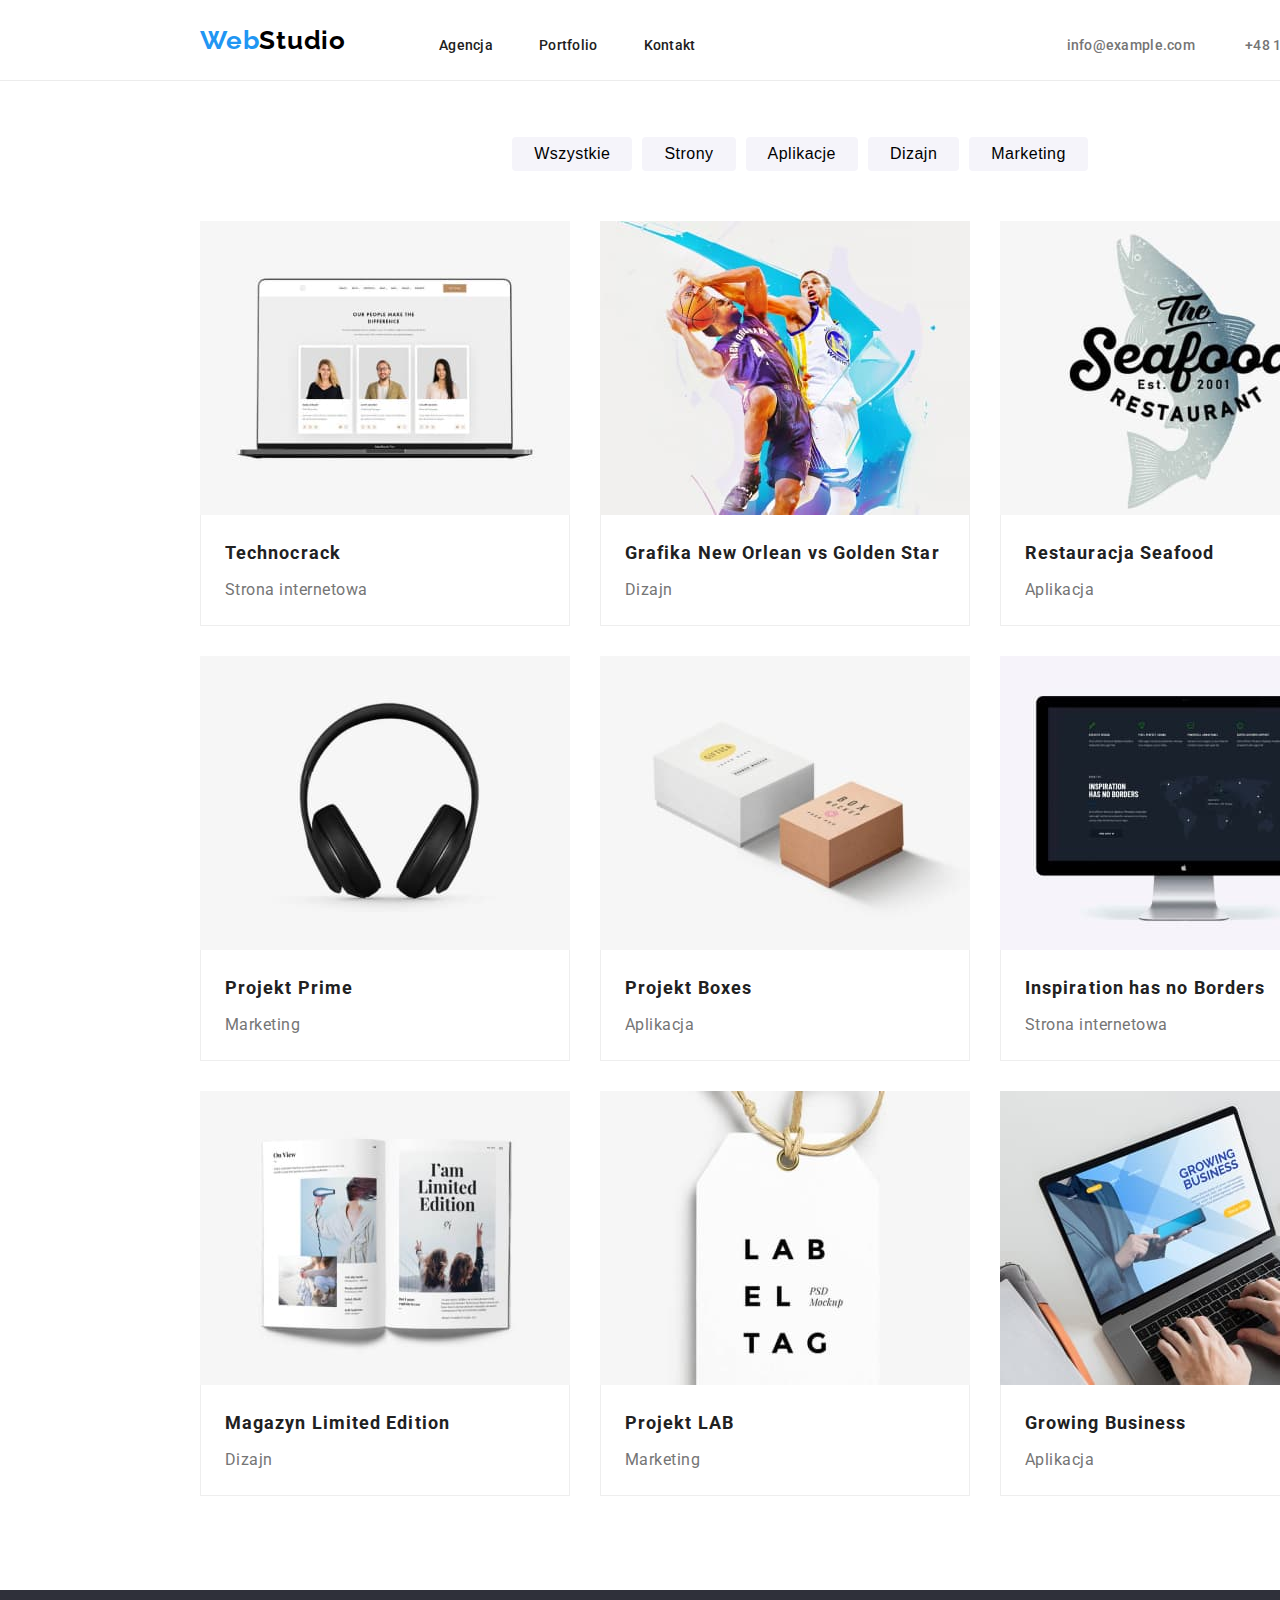
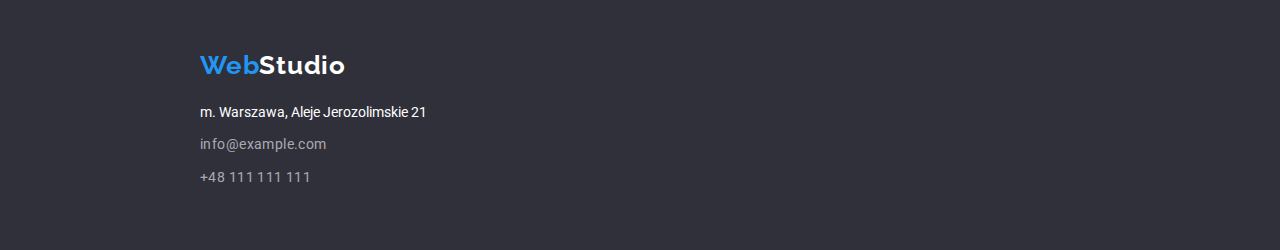
==== portfolio.html @ 327a6e42 "update" ====
<!DOCTYPE html>
<html lang="pl">
  <head>
    <title>hm2-portfollio</title>
    <meta charset="UTF-8" />
    <meta http-equiv="x-ua-compatible" content="ie=edge" />
    <meta name="viewport" content="width=device-with, initial-scale=1.0" />
    <link rel="preconnect" href="https://fonts.googleapis.com" />
    <link rel="preconnect" href="https://fonts.gstatic.com" crossorigin />
    <link
      href="https://fonts.googleapis.com/css2?family=Raleway:wght@700&family=Roboto:wght@400;500;700;900&display=swap"
      rel="stylesheet"
    />
    <link
      rel="stylesheet"
      href="https://cdnjs.cloudflare.com/ajax/libs/modern-normalize/1.1.0/modern-normalize.min.css"
      integrity="sha512-wpPYUAdjBVSE4KJnH1VR1HeZfpl1ub8YT/NKx4PuQ5NmX2tKuGu6U/JRp5y+Y8XG2tV+wKQpNHVUX03MfMFn9Q=="
      crossorigin="anonymous"
      referrerpolicy="no-referrer"
    />
    <link rel="stylesheet" href="./css/style.css" />
  </head>
  <body>
    <header>
      <section class="container box-header">
        <a href="./index.html" class="logo"
          ><span class="color-logo-blue">Web</span>Studio</a
        >
        <nav>
          <ul class="nav-ul-style">
            <li class="nav-li">
              <a href="#" class="navigation">Agencja</a>
            </li>
            <li class="nav-li">
              <a href="./portfolio.html" class="navigation">Portfolio</a>
            </li>
            <li class="nav-li">
              <a href="#" class="navigation">Kontakt</a>
            </li>
          </ul>
        </nav>
        <ul class="ul-contact">
          <li class="li-contact">
            <a href="mailto:info@example.com" class="contact"
              >info@example.com</a
            >
          </li>
          <li class="li-contact">
            <a href="+48111111111" class="contact"> +48 111 111 111 </a>
          </li>
        </ul>
      </section>
    </header>
    <main>
      <section class="portfolio-section section container">
        <ul class="portfolio-button-ul">
          <li class="button-portfolio-li">
            <button type="button" class="button-portfolio">Wszystkie</button>
          </li>
          <li class="button-portfolio-li">
            <button type="button" class="button-portfolio">Strony</button>
          </li>
          <li class="button-portfolio-li">
            <button type="button" class="button-portfolio">Aplikacje</button>
          </li>
          <li class="button-portfolio-li">
            <button type="button" class="button-portfolio">Dizajn</button>
          </li>
          <li class="button-portfolio-li">
            <button type="button" class="button-portfolio">Marketing</button>
          </li>
        </ul>
        <div class="portfolio-img-div">
          <figure>
            <img
              src="./images/img7.jpg"
              width="370"
              height="294"
              alt="Strona internetowa"
            />
            <figcaption class="figcaption-portfolio">
              <h4 class="heading-portfolio">Technocrack</h4>
              <p class="description-portfolio">Strona internetowa</p>
            </figcaption>
          </figure>
          <figure>
            <img
              src="./images/img8.jpg"
              width="370"
              height="294"
              alt="Grafika New Orlean vs Golden Star"
            />
            <figcaption class="figcaption-portfolio">
              <h4 class="heading-portfolio">
                Grafika New Orlean vs Golden Star
              </h4>
              <p class="description-portfolio">Dizajn</p>
            </figcaption>
          </figure>
          <figure>
            <img
              src="./images/img9.jpg"
              width="370"
              height="294"
              alt="Restauracja Seafood"
            />
            <figcaption class="figcaption-portfolio">
              <h4 class="heading-portfolio">Restauracja Seafood</h4>
              <p class="description-portfolio">Aplikacja</p>
            </figcaption>
          </figure>
          <figure>
            <img
              src="./images/img10.jpg"
              width="370"
              height="294"
              alt="Projekt Prime"
            />
            <figcaption class="figcaption-portfolio">
              <h4 class="heading-portfolio">Projekt Prime</h4>
              <p class="description-portfolio">Marketing</p>
            </figcaption>
          </figure>
          <figure>
            <img
              src="./images/img11.jpg"
              width="370"
              height="294"
              alt="Projekt Boxes"
            />
            <figcaption class="figcaption-portfolio">
              <h4 class="heading-portfolio">Projekt Boxes</h4>
              <p class="description-portfolio">Aplikacja</p>
            </figcaption>
          </figure>
          <figure>
            <img
              src="./images/img13.jpg"
              width="370"
              height="294"
              alt="Inspiration has no Borders"
            />
            <figcaption class="figcaption-portfolio">
              <h4 class="heading-portfolio">Inspiration has no Borders</h4>
              <p class="description-portfolio">Strona internetowa</p>
            </figcaption>
          </figure>
          <figure>
            <img
              src="./images/img14.jpg"
              width="370"
              height="294"
              alt="Magazyn Limited Edition"
            />
            <figcaption class="figcaption-portfolio">
              <h4 class="heading-portfolio">Magazyn Limited Edition</h4>
              <p class="description-portfolio">Dizajn</p>
            </figcaption>
          </figure>
          <figure>
            <img
              src="./images/img15.jpg"
              width="370"
              height="294"
              alt="Projekt LAB"
            />
            <figcaption class="figcaption-portfolio">
              <h4 class="heading-portfolio">Projekt LAB</h4>
              <p class="description-portfolio">Marketing</p>
            </figcaption>
          </figure>
          <figure>
            <img
              src="./images/img16.jpg"
              width="370"
              height="294"
              alt="Growing Business"
            />
            <figcaption class="figcaption-portfolio">
              <h4 class="heading-portfolio">Growing Business</h4>
              <p class="description-portfolio">Aplikacja</p>
            </figcaption>
          </figure>
        </div>
      </section>
    </main>
    <footer class="footer-page">
      <section class="container">
        <a href="./index.html" class="logo"
          ><span class="color-logo-blue">Web</span
          ><span class="color-logo-white">Studio</span></a
        >
        <address class="address">
          <p class="p-address">m. Warszawa, Aleje Jerozolimskie 21</p>
          <a href="mailto:info@example.com" class="contact-footer"
            >info@example.com</a
          >
          <a href="+48111111111" class="contact-footer"> +48 111 111 111 </a>
        </address>
      </section>
    </footer>
  </body>
</html>
---- css/style.css ----
body {
  font-family: "Roboto", "Relaway", sans-serif;
  color: #212121;
  width: 1600px;
  margin: 0 auto;
}

img {
  display: block;
}

header {
  border-bottom: 1px solid #ececec;
  padding-top: 25px;
  padding-bottom: 24px;
}

.box-header {
  display: flex;
  align-items: center;
}

.container {
  width: 1200px;
  margin: 0 auto;
  padding-left: 15px;
  padding-right: 15px;
}
* {
  padding: 0;
  margin: 0;
}

.portfolio-button-ul {
  list-style: none;
  display: flex;
  justify-content: center;
}

.button-portfolio {
  font-weight: 500;
  font-size: 16px;
  line-height: 1.62;
  background: #f5f4fa;
  text-align: center;
  letter-spacing: 0.03em;
  padding: 4px 22px;
  border: none;
  border-radius: 4px;
}

.button-portfolio-li:not(:first-child) {
  margin-left: 10px;
}

.button-portfolio:active,
.button-portfolio:hover,
.button-portfolio:focus {
  background-color: #2196f3;
  cursor: pointer;
  color: #ffffff;
  box-shadow: 0px 3px 1px rgba(0, 0, 0, 0.1), 0px 1px 2px rgba(0, 0, 0, 0.08),
    0px 2px 2px rgba(0, 0, 0, 0.12);
  border-radius: 4px;
}

.button-index {
  background: #2196f3;
  box-shadow: 0px 4px 4px rgba(0, 0, 0, 0.15);
  border-radius: 4px;
  font-weight: 700;
  font-size: 16px;
  line-height: 1.87;
  letter-spacing: 0.06em;
  color: #ffffff;
  align-items: center;
  justify-content: center;
  margin-top: 30px;
  padding-top: 10px;
  padding-bottom: 10px;
  padding-left: 42px;
  padding-right: 41px;
}

.button-index:hover {
  cursor: pointer;
}

.navigation:active,
.navigation:hover,
.contact-footer:hover,
.contact-footer:active,
.contact:active,
.contact:hover,
.navigation:focus,
.contact:focus,
.contact-footer:focus {
  color: #2196f3;
}

.navigation {
  font-weight: 500;
  font-size: 14px;
  line-height: 1.14;
  letter-spacing: 0.02em;
  text-decoration: none;
  color: #212121;
}
.index-section-two-ul {
  list-style: none;
  display: flex;
  margin-top: 0px;
  margin-bottom: 0px;
  gap: 30px;
}

.nav-ul-style {
  list-style: none;
  display: flex;
  margin-top: 8px;
  padding-inline-start: 0px;
}
.nav-li {
  margin-left: 93px;
}

.nav-li:not(:first-child) {
  margin-left: 46px;
}

.ul-contact {
  list-style: none;
  display: flex;
  justify-content: flex-end;
  margin-left: 371px;
  padding-left: 0px;
  margin-top: 8px;
}
.li-contact:first-child {
  margin-left: 0px;
}

.li-contact:last-child {
  margin-left: 50px;
}

.description-portfolio {
  color: #757575;
  font-size: 16px;
  line-height: 1.87;
  letter-spacing: 0.03em;
  margin-top: 4px;
}
.heading-portfolio {
  font-size: 18px;
  line-height: 2;
  font-weight: 700;
  letter-spacing: 0.06em;
}

.heading-index {
  font-weight: 500;
  font-size: 16px;
  line-height: 1.18;
  letter-spacing: 0.03em;
}

.index-img-section-three {
  display: flex;
  flex-direction: row;
  margin-top: 50px;
  gap: 30px;
}
.index-img-section-four {
  display: flex;
  flex-direction: row;
  margin-top: 50px;
  gap: 30px;
}

.portfolio-img-div {
  display: flex;
  flex-wrap: wrap;
  margin-top: 50px;
  gap: 30px;
}

.index-figure {
  background-color: #ffffff;
  width: 270px;
  height: 368px;
  flex-direction: column;
  box-shadow: 0px 1px 3px rgba(0, 0, 0, 0.12), 0px 1px 1px rgba(0, 0, 0, 0.14),
    0px 2px 1px rgba(0, 0, 0, 0.2);
  border-radius: 0px 0px 4px 4px;
}

.description-index {
  color: #757575;
  font-size: 16px;
  line-height: 1.18;
  letter-spacing: 0.03em;
  margin-top: 10px;
}
.logo {
  font-family: "Raleway";
  font-weight: 700;
  font-size: 26px;
  letter-spacing: 0.03em;
  line-height: 1.19;
  text-decoration: none;
  color: #000000;
}
.color-logo-blue {
  color: #2196f3;
}
.color-logo-white {
  color: #ffffff;
}
.contact {
  color: #757575;
  font-weight: 500;
  font-size: 14px;
  line-height: 1.14;
  text-decoration: none;
  letter-spacing: 0.02em;
}

.contact-footer {
  color: rgba(255, 255, 255, 0.6);
  line-height: 1.71;
  font-size: 14px;
  text-decoration: none;
  letter-spacing: 0.03em;
  margin-top: 9px;
}
.address {
  font-style: normal;
  display: flex;
  flex-direction: column;
  margin-top: 20px;
}
.p-address {
  color: #ffffff;
  font-size: 14px;
  line-height: 1.71;
  margin-top: 0px;
  margin-bottom: 0px;
}
.footer-page {
  background-color: #2f303a;
  display: flex;
  flex-direction: column;
  padding-top: 60px;
  padding-bottom: 60px;
}
.H1-style {
  font-weight: 900;
  font-size: 44px;
  line-height: 1.36;
  width: 696px;
  color: #ffffff;
  text-align: center;
  letter-spacing: 0.06em;
  text-transform: uppercase;
}

.H3-style {
  font-weight: 700;
  font-size: 14px;
  line-height: 1.14;
  letter-spacing: 0.03em;
  text-transform: uppercase;
}

.p-style {
  font-size: 14px;
  line-height: 1.71;
  letter-spacing: 0.03em;
  color: #757575;
}

.index-section-three-h2 {
  font-weight: 700;
  font-size: 36px;
  line-height: 1.16;
  letter-spacing: 0.03em;
  margin-top: 94px;
  margin-bottom: 0px;
}
.index-section-four-h2 {
  font-weight: 700;
  font-size: 36px;
  line-height: 1.16;
  text-align: center;
  letter-spacing: 0.03em;
  display: flex;
  margin-top: 0px;
  margin-bottom: 0px;
}
.section {
  padding-top: 94px;
  padding-bottom: 94px;
}
.index-section {
  display: flex;
  flex-direction: column;
  align-items: center;
  justify-content: center;
}
.index-section-one {
  padding-top: 200px;
  padding-bottom: 200px;
}
.index-section:first-child {
  background: #2f303a;
}
.index-section:nth-child(2) {
  flex-direction: column;
}
.index-section:nth-child(3) {
  background: #f5f4fa;
  flex-direction: column;
}
.portfolio-section {
  display: flex;
  padding-top: 56px;
  flex-direction: column;
}

.portfolio-section:nth-child(3) {
  display: flex;
}
.figcaption-portfolio {
  border-left: 1px solid #eeeeee;
  border-right: 1px solid #eeeeee;
  border-bottom: 1px solid #eeeeee;
  padding: 20px 24px;
}
.figcaption-index {
  text-align: center;
  padding-top: 30px;
  padding-bottom: 30px;
}
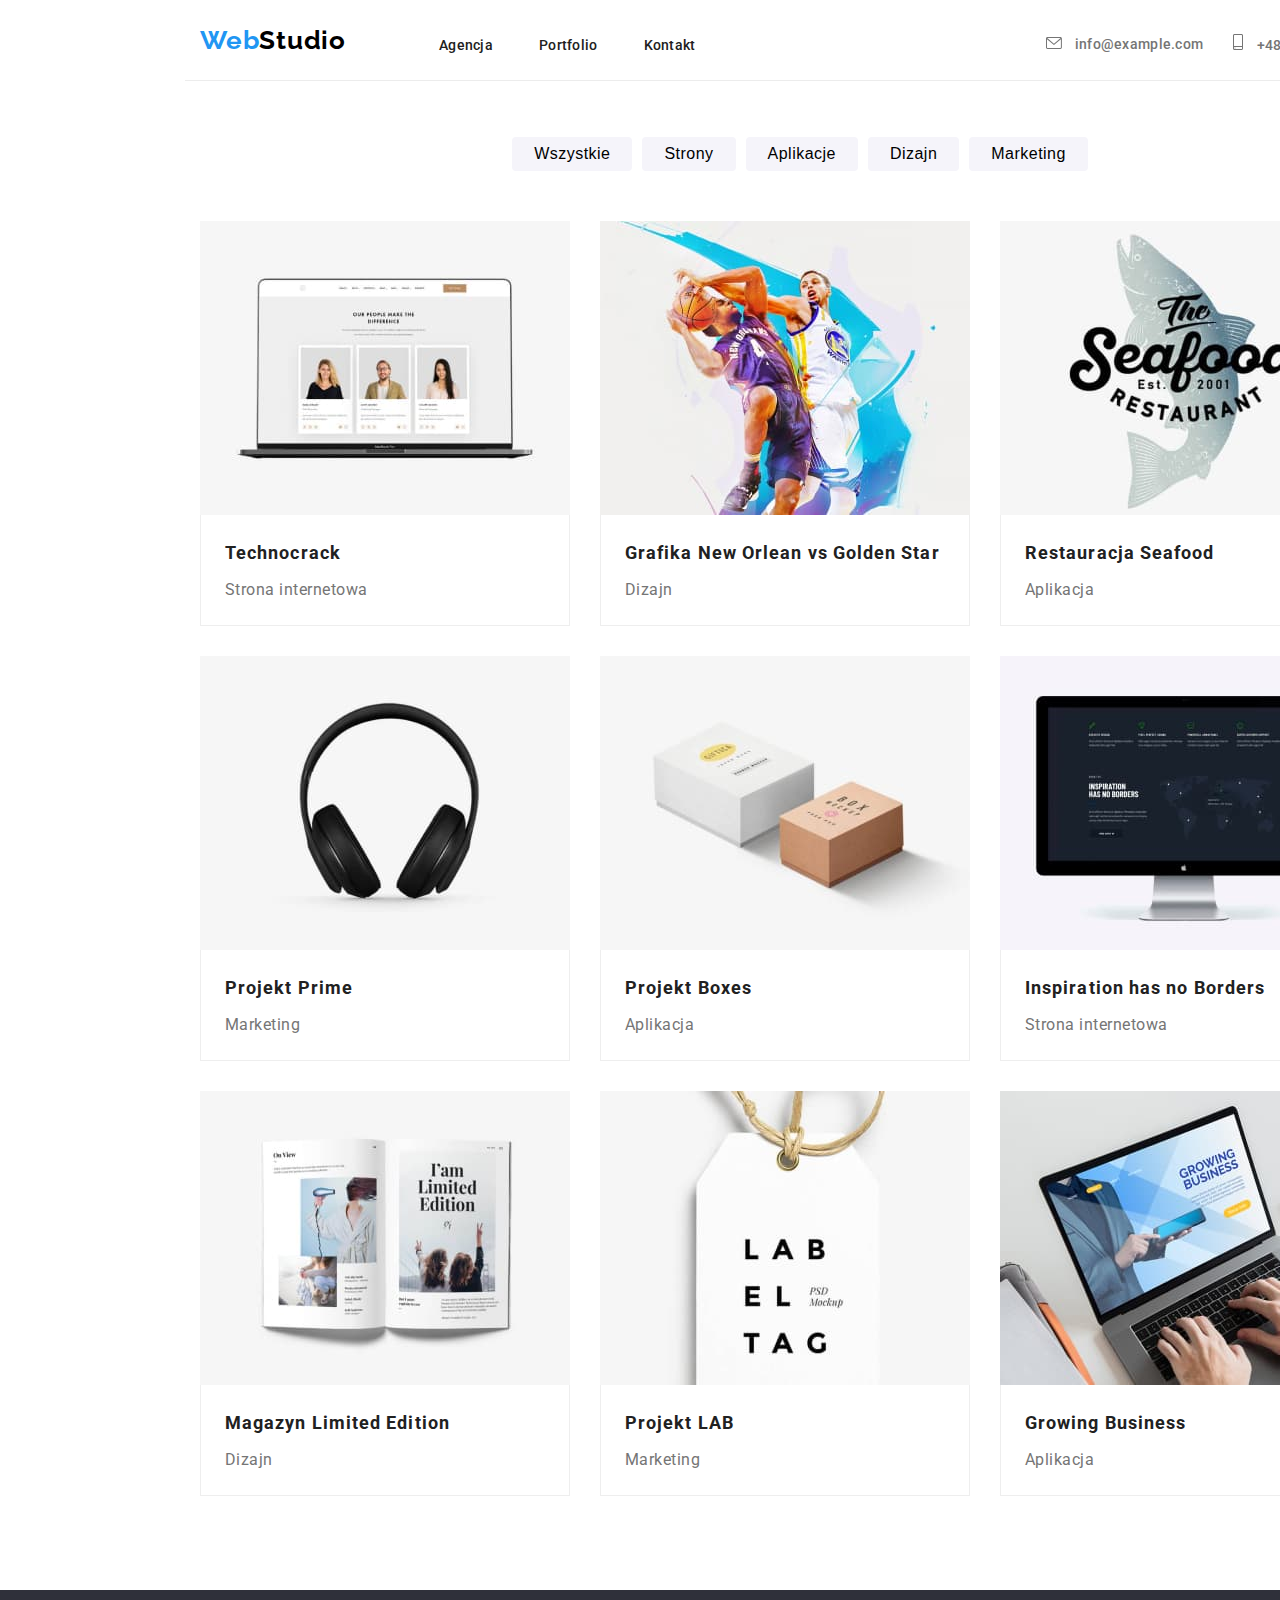
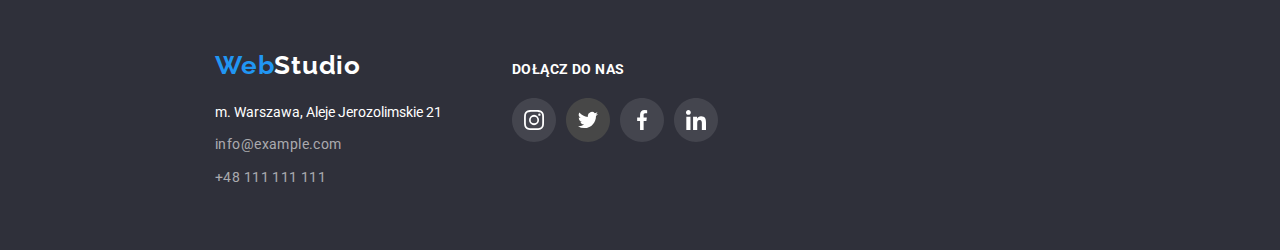
==== commit b3f80cfd: "update" ====
--- a/portfolio.html
+++ b/portfolio.html
@@ -21,35 +21,41 @@
     <link rel="stylesheet" href="./css/style.css" />
   </head>
   <body>
-    <header>
-      <section class="container box-header">
-        <a href="./index.html" class="logo"
-          ><span class="color-logo-blue">Web</span>Studio</a
-        >
-        <nav>
-          <ul class="nav-ul-style">
-            <li class="nav-li">
-              <a href="#" class="navigation">Agencja</a>
-            </li>
-            <li class="nav-li">
-              <a href="./portfolio.html" class="navigation">Portfolio</a>
-            </li>
-            <li class="nav-li">
-              <a href="#" class="navigation">Kontakt</a>
-            </li>
-          </ul>
-        </nav>
-        <ul class="ul-contact">
-          <li class="li-contact">
-            <a href="mailto:info@example.com" class="contact"
-              >info@example.com</a
-            >
-          </li>
-          <li class="li-contact">
-            <a href="+48111111111" class="contact"> +48 111 111 111 </a>
+    <header class="container box-header">
+      <a href="./index.html" class="logo"
+        ><span class="color-logo-blue">Web</span>Studio</a
+      >
+      <nav>
+        <ul class="nav-ul-style">
+          <li class="nav-li">
+            <a href="#" class="navigation">Agencja</a>
+          </li>
+          <li class="nav-li">
+            <a href="./portfolio.html" class="navigation">Portfolio</a>
+          </li>
+          <li class="nav-li">
+            <a href="#" class="navigation">Kontakt</a>
           </li>
         </ul>
-      </section>
+      </nav>
+      <ul class="ul-contact">
+        <li class="li-contact">
+          <a href="mailto:info@example.com" class="contact">
+            <svg width="16" height="12" m class="icon-header">
+              <use href="./images/icons.svg#icon-email"></use>
+            </svg>
+            info@example.com</a
+          >
+        </li>
+        <li class="li-contact">
+          <a href="+48111111111" class="contact">
+            <svg width="10" height="16" class="icon-header">
+              <use href="./images/icons.svg#icon-smartphone"></use>
+            </svg>
+            +48 111 111 111
+          </a>
+        </li>
+      </ul>
     </header>
     <main>
       <section class="portfolio-section section container">
@@ -71,7 +77,7 @@
           </li>
         </ul>
         <div class="portfolio-img-div">
-          <figure>
+          <figure class="figure-portfolio">
             <img
               src="./images/img7.jpg"
               width="370"
@@ -83,7 +89,7 @@
               <p class="description-portfolio">Strona internetowa</p>
             </figcaption>
           </figure>
-          <figure>
+          <figure class="figure-portfolio">
             <img
               src="./images/img8.jpg"
               width="370"
@@ -97,7 +103,7 @@
               <p class="description-portfolio">Dizajn</p>
             </figcaption>
           </figure>
-          <figure>
+          <figure class="figure-portfolio">
             <img
               src="./images/img9.jpg"
               width="370"
@@ -109,7 +115,7 @@
               <p class="description-portfolio">Aplikacja</p>
             </figcaption>
           </figure>
-          <figure>
+          <figure class="figure-portfolio">
             <img
               src="./images/img10.jpg"
               width="370"
@@ -121,7 +127,7 @@
               <p class="description-portfolio">Marketing</p>
             </figcaption>
           </figure>
-          <figure>
+          <figure class="figure-portfolio">
             <img
               src="./images/img11.jpg"
               width="370"
@@ -133,7 +139,7 @@
               <p class="description-portfolio">Aplikacja</p>
             </figcaption>
           </figure>
-          <figure>
+          <figure class="figure-portfolio">
             <img
               src="./images/img13.jpg"
               width="370"
@@ -145,7 +151,7 @@
               <p class="description-portfolio">Strona internetowa</p>
             </figcaption>
           </figure>
-          <figure>
+          <figure class="figure-portfolio">
             <img
               src="./images/img14.jpg"
               width="370"
@@ -157,7 +163,7 @@
               <p class="description-portfolio">Dizajn</p>
             </figcaption>
           </figure>
-          <figure>
+          <figure class="figure-portfolio">
             <img
               src="./images/img15.jpg"
               width="370"
@@ -169,7 +175,7 @@
               <p class="description-portfolio">Marketing</p>
             </figcaption>
           </figure>
-          <figure>
+          <figure class="figure-portfolio">
             <img
               src="./images/img16.jpg"
               width="370"
@@ -184,20 +190,47 @@
         </div>
       </section>
     </main>
-    <footer class="footer-page">
-      <section class="container">
-        <a href="./index.html" class="logo"
-          ><span class="color-logo-blue">Web</span
-          ><span class="color-logo-white">Studio</span></a
-        >
-        <address class="address">
-          <p class="p-address">m. Warszawa, Aleje Jerozolimskie 21</p>
-          <a href="mailto:info@example.com" class="contact-footer"
-            >info@example.com</a
+    <footer class="footer-page" class="container">
+      <div class="footer-section">
+        <div class="footer-adress">
+          <a href="./index.html" class="logo"
+            ><span class="color-logo-blue">Web</span
+            ><span class="color-logo-white">Studio</span></a
           >
-          <a href="+48111111111" class="contact-footer"> +48 111 111 111 </a>
-        </address>
-      </section>
+          <address class="address">
+            <p class="p-address">m. Warszawa, Aleje Jerozolimskie 21</p>
+            <a href="mailto:info@example.com" class="contact-footer"
+              >info@example.com</a
+            >
+            <a href="+48111111111" class="contact-footer"> +48 111 111 111 </a>
+          </address>
+        </div>
+        <div class="social">
+          <p class="p-footer">Dołącz do nas</p>
+          <ul class="ul-footer">
+            <li>
+              <svg width="44px" height="44px" class="icon">
+                <use href="./images/icons.svg#icon-instagram2"></use>
+              </svg>
+            </li>
+            <li>
+              <svg width="44px" height="44px" class="icon">
+                <use href="./images/icons.svg#icon-twitter2"></use>
+              </svg>
+            </li>
+            <li>
+              <svg width="44px" height="44px" class="icon">
+                <use href="./images/icons.svg#icon-fb2"></use>
+              </svg>
+            </li>
+            <li>
+              <svg width="44px" height="44px" class="icon">
+                <use href="./images/icons.svg#icon-linkedin2"></use>
+              </svg>
+            </li>
+          </ul>
+        </div>
+      </div>
     </footer>
   </body>
 </html>
--- a/css/style.css
+++ b/css/style.css
@@ -90,12 +90,13 @@
 .navigation:hover,
 .contact-footer:hover,
 .contact-footer:active,
+.navigation:focus,
+.contact-footer:focus .contact:focus,
 .contact:active,
-.contact:hover,
-.navigation:focus,
-.contact:focus,
-.contact-footer:focus {
+.contact:hover {
   color: #2196f3;
+
+  stroke: #2196f3;
 }
 
 .navigation {
@@ -132,16 +133,17 @@
   list-style: none;
   display: flex;
   justify-content: flex-end;
-  margin-left: 371px;
+  margin-left: 350px;
   padding-left: 0px;
   margin-top: 8px;
 }
+
 .li-contact:first-child {
   margin-left: 0px;
 }
 
 .li-contact:last-child {
-  margin-left: 50px;
+  margin-left: 30px;
 }
 
 .description-portfolio {
@@ -188,7 +190,7 @@
 .index-figure {
   background-color: #ffffff;
   width: 270px;
-  height: 368px;
+  height: 428px;
   flex-direction: column;
   box-shadow: 0px 1px 3px rgba(0, 0, 0, 0.12), 0px 1px 1px rgba(0, 0, 0, 0.14),
     0px 2px 1px rgba(0, 0, 0, 0.2);
@@ -250,9 +252,7 @@
 .footer-page {
   background-color: #2f303a;
   display: flex;
-  flex-direction: column;
-  padding-top: 60px;
-  padding-bottom: 60px;
+  padding-left: 215px;
 }
 .H1-style {
   font-weight: 900;
@@ -313,7 +313,7 @@
   padding-bottom: 200px;
 }
 .index-section:first-child {
-  background: #2f303a;
+  background-image: url("../images/tlo.jpg"), url("../images/icons.svg");
 }
 .index-section:nth-child(2) {
   flex-direction: column;
@@ -340,5 +340,87 @@
 .figcaption-index {
   text-align: center;
   padding-top: 30px;
-  padding-bottom: 30px;
-}
+}
+
+.icon-header {
+  margin-right: 10px;
+}
+.p-footer {
+  font-weight: 700;
+  font-size: 14px;
+  line-height: 1.14;
+  letter-spacing: 0.03em;
+  text-transform: uppercase;
+  color: #ffffff;
+}
+
+.footer-section {
+  display: flex;
+  gap: 70px;
+}
+.social {
+  padding-top: 72px;
+  padding-bottom: 100px;
+}
+.footer-adress {
+  padding-top: 60px;
+  padding-bottom: 60px;
+}
+
+.ul-footer {
+  padding-top: 20px;
+  display: flex;
+  gap: 10px;
+  list-style: none;
+}
+.ul-icon-index {
+  padding-top: 16px;
+  display: flex;
+  gap: 10px;
+  list-style: none;
+  padding-left: 32px;
+}
+.ul-icon-index-last-section {
+  padding-top: 16px;
+  display: flex;
+  gap: 30px;
+  list-style: none;
+  padding-left: 32px;
+}
+
+.icon:active,
+.icon:hover,
+.icon:focus {
+  cursor: pointer;
+  fill: #2196f3;
+}
+
+.icon-index-last-section {
+  border: 1px solid #afb1b8;
+  border-radius: 4px;
+}
+
+.icon-index-last-section:active,
+.icon-index-last-section:hover,
+.icon-index-last-section:focus {
+  cursor: pointer;
+  border: 1px solid #2196f3;
+  fill: #2196f3;
+}
+
+.div-section-two {
+  padding-top: 25px;
+  padding-bottom: 25px;
+  padding-left: 102.34px;
+  padding-right: 102.34px;
+  background-color: #f5f4fa;
+  border-radius: 4px;
+  margin-bottom: 30px;
+}
+
+.figure-portfolio:focus,
+.figure-portfolio:hover {
+  box-shadow: 0px 1px 1px rgba(0, 0, 0, 0.12), 0px 4px 4px rgba(0, 0, 0, 0.06),
+    1px 4px 6px rgba(0, 0, 0, 0.16);
+  cursor: pointer;
+}
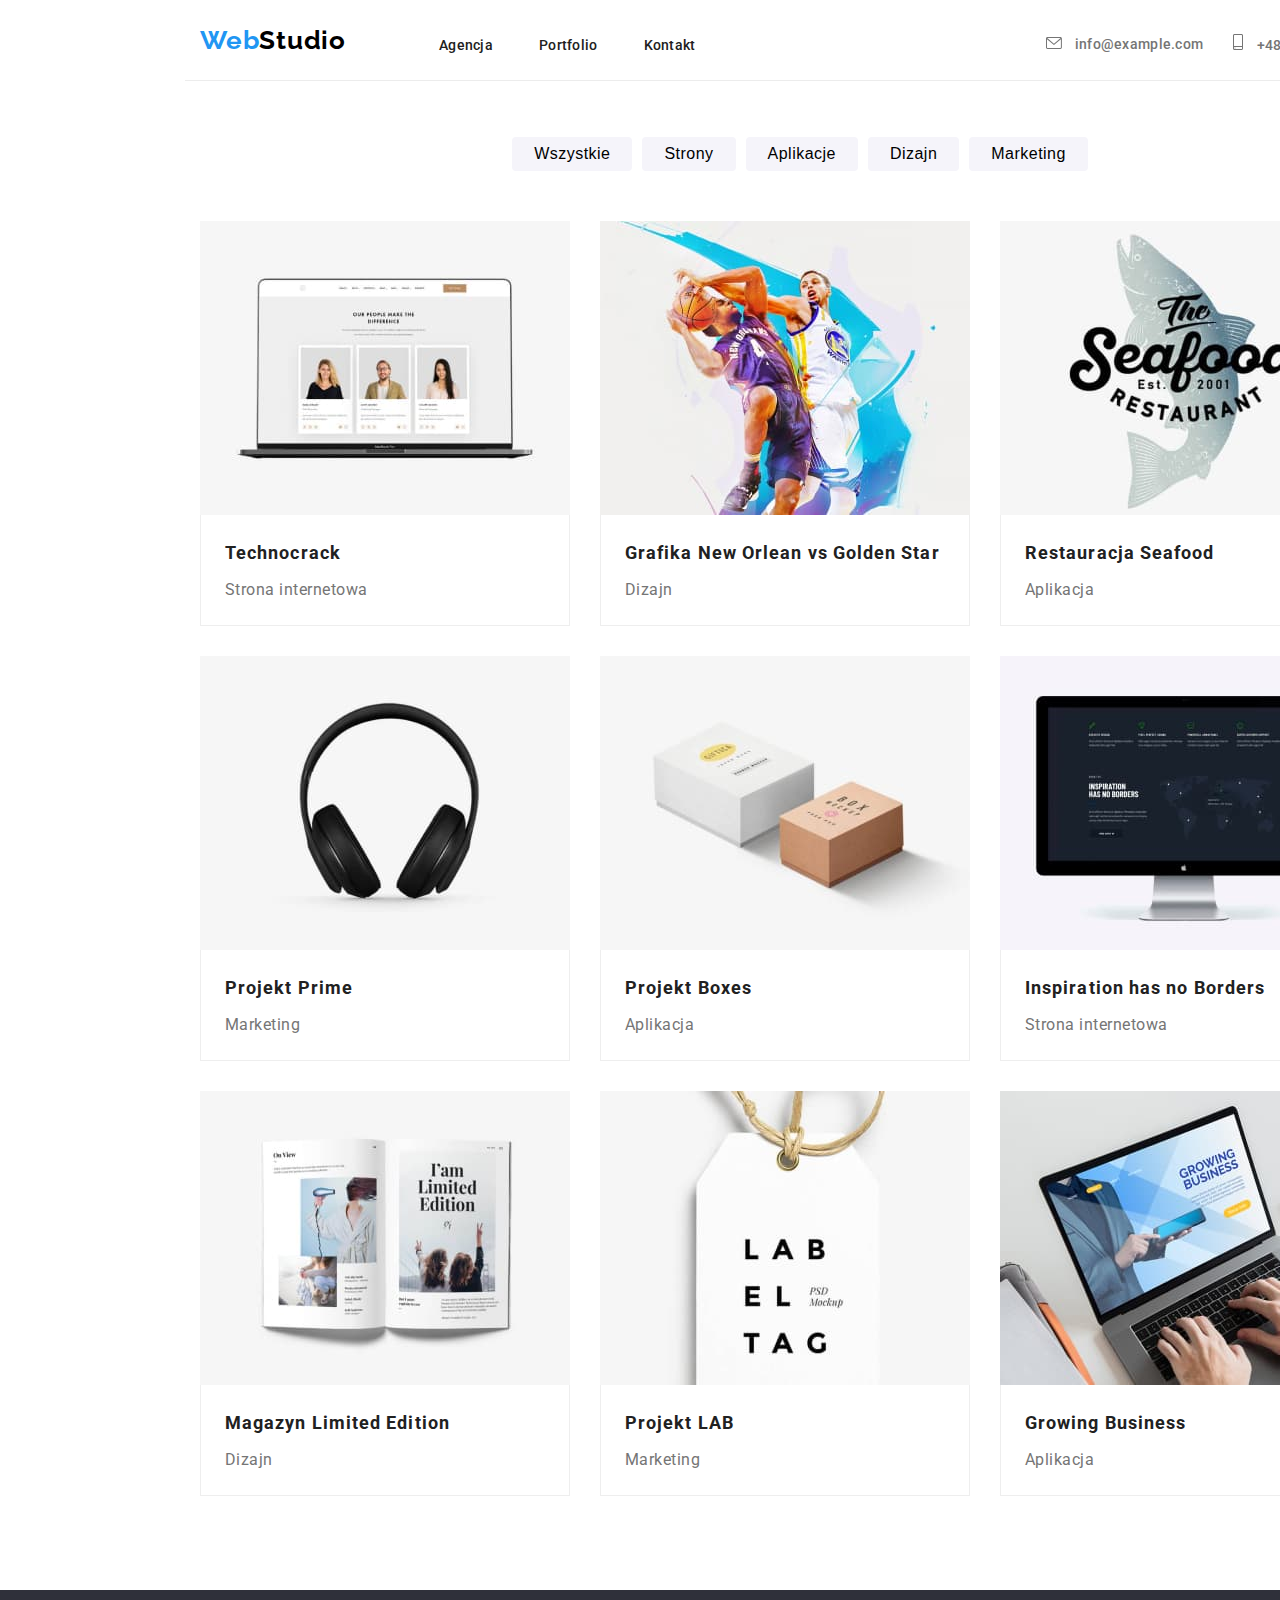
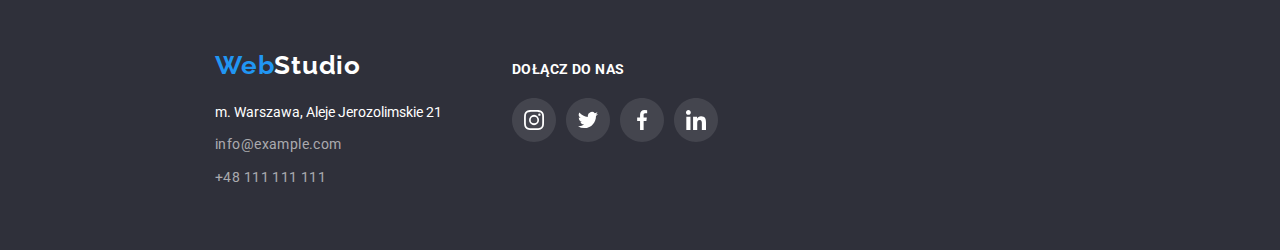
==== commit 9d573b0e: "update" ====
--- a/portfolio.html
+++ b/portfolio.html
@@ -209,24 +209,32 @@
           <p class="p-footer">Dołącz do nas</p>
           <ul class="ul-footer">
             <li>
-              <svg width="44px" height="44px" class="icon">
-                <use href="./images/icons.svg#icon-instagram2"></use>
-              </svg>
-            </li>
-            <li>
-              <svg width="44px" height="44px" class="icon">
-                <use href="./images/icons.svg#icon-twitter2"></use>
-              </svg>
-            </li>
-            <li>
-              <svg width="44px" height="44px" class="icon">
-                <use href="./images/icons.svg#icon-fb2"></use>
-              </svg>
-            </li>
-            <li>
-              <svg width="44px" height="44px" class="icon">
-                <use href="./images/icons.svg#icon-linkedin2"></use>
-              </svg>
+              <a href="#">
+                <svg width="44px" height="44px" class="icon-footer">
+                  <use href="./images/icons.svg#icon-instagram2"></use>
+                </svg>
+              </a>
+            </li>
+            <li>
+              <a href="#">
+                <svg width="44px" height="44px" class="icon-footer">
+                  <use href="./images/icons.svg#icon-twitter2"></use>
+                </svg>
+              </a>
+            </li>
+            <li>
+              <a href="#">
+                <svg width="44px" height="44px" class="icon-footer">
+                  <use href="./images/icons.svg#icon-fb2"></use>
+                </svg>
+              </a>
+            </li>
+            <li>
+              <a href="#">
+                <svg width="44px" height="44px" class="icon-footer">
+                  <use href="./images/icons.svg#icon-linkedin2"></use>
+                </svg>
+              </a>
             </li>
           </ul>
         </div>
--- a/css/style.css
+++ b/css/style.css
@@ -95,8 +95,7 @@
 .contact:active,
 .contact:hover {
   color: #2196f3;
-
-  stroke: #2196f3;
+  fill: #2196f3;
 }
 
 .navigation {
@@ -226,6 +225,7 @@
   line-height: 1.14;
   text-decoration: none;
   letter-spacing: 0.02em;
+  fill: #757575;
 }
 
 .contact-footer {
@@ -313,7 +313,8 @@
   padding-bottom: 200px;
 }
 .index-section:first-child {
-  background-image: url("../images/tlo.jpg"), url("../images/icons.svg");
+  background: linear-gradient(rgba(47, 48, 58, 0.4), rgba(47, 48, 58, 0.4)),
+    url("../images/tlo.jpg");
 }
 .index-section:nth-child(2) {
   flex-direction: column;
@@ -385,24 +386,39 @@
   display: flex;
   gap: 30px;
   list-style: none;
-  padding-left: 32px;
+}
+
+.icon {
+  fill: #ffffff;
+}
+
+.icon-footer {
+  fill: rgba(255, 255, 255, 0.1);
 }
 
 .icon:active,
 .icon:hover,
-.icon:focus {
+.icon:focus,
+.icon-footer:active,
+.icon-footer:focus,
+.icon-footer:hover {
   cursor: pointer;
   fill: #2196f3;
 }
 
-.icon-index-last-section {
+.li-last-section {
   border: 1px solid #afb1b8;
+  fill: #afb1b8;
   border-radius: 4px;
-}
-
-.icon-index-last-section:active,
-.icon-index-last-section:hover,
-.icon-index-last-section:focus {
+  padding-top: 17.71px;
+  padding-left: 32px;
+  padding-right: 32px;
+  padding-bottom: 14.25px;
+}
+
+.li-last-section:active,
+.li-last-section:hover,
+.li-last-section:focus {
   cursor: pointer;
   border: 1px solid #2196f3;
   fill: #2196f3;
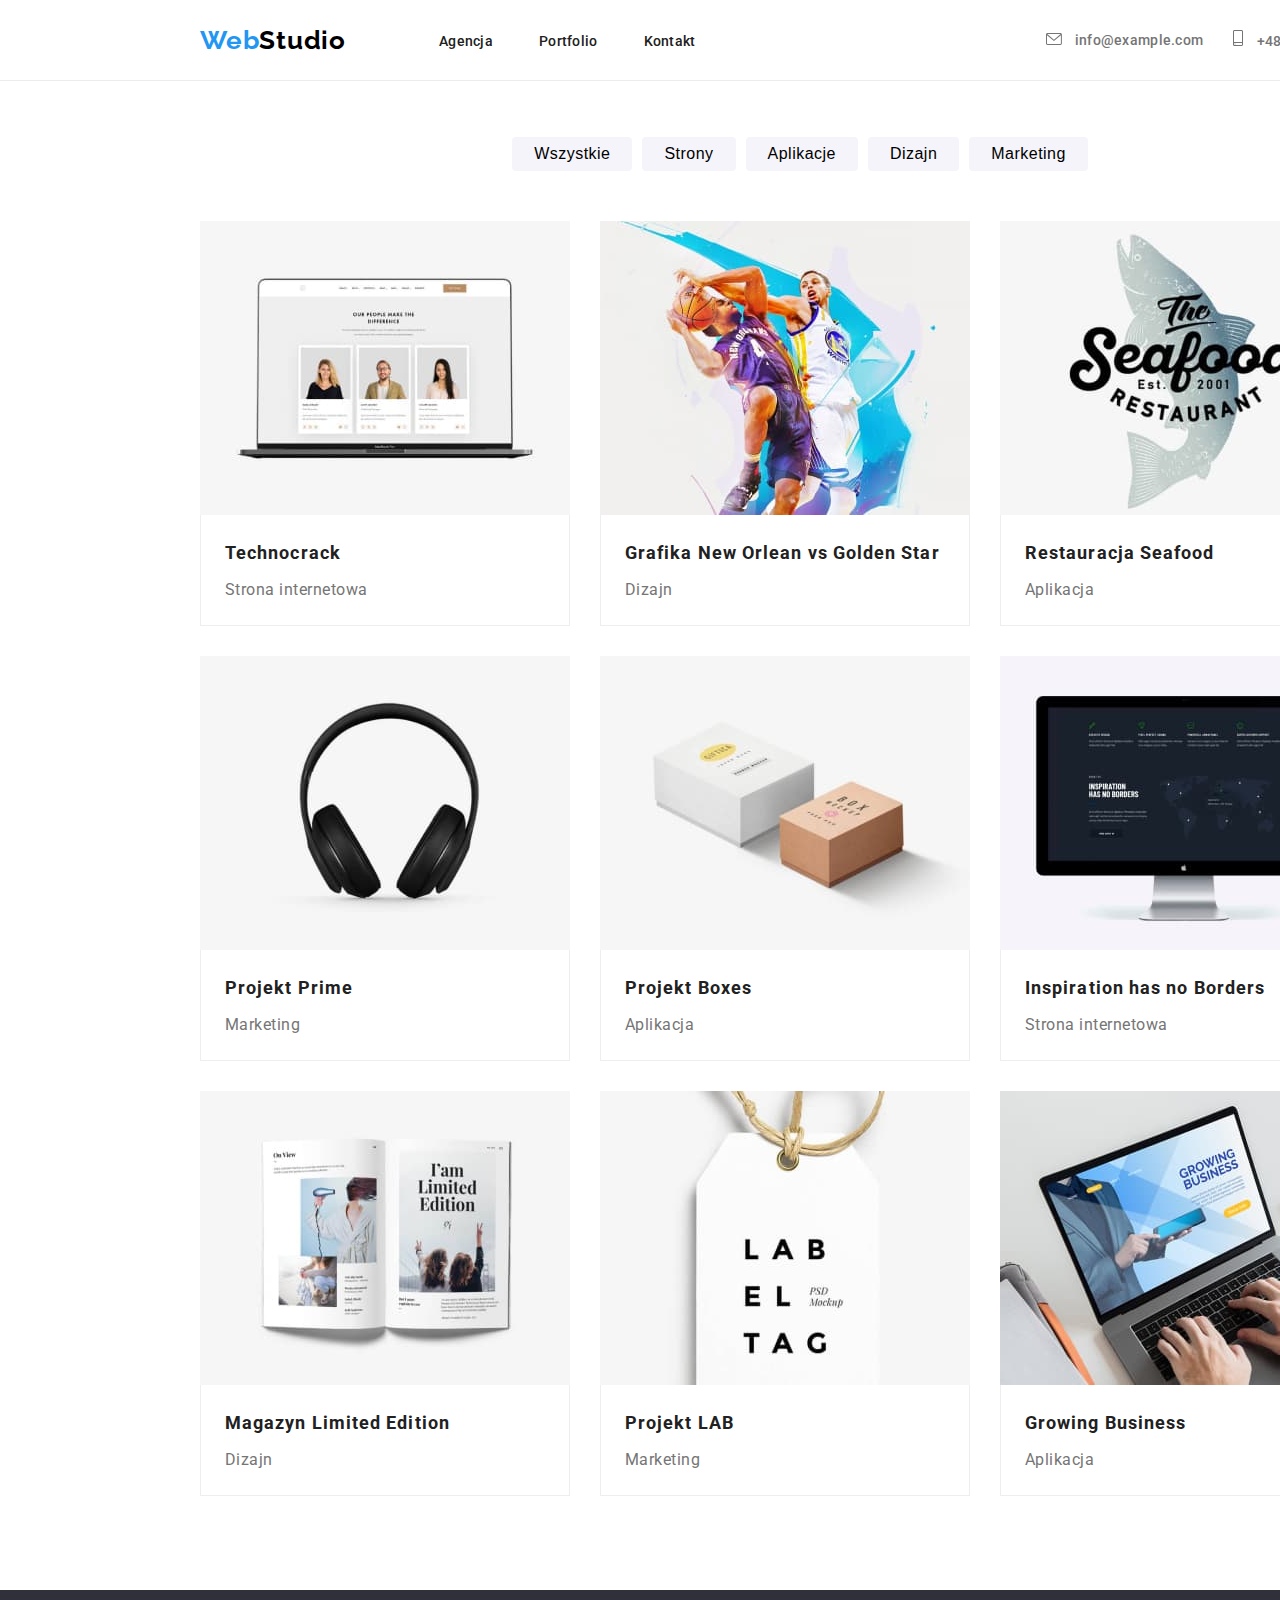
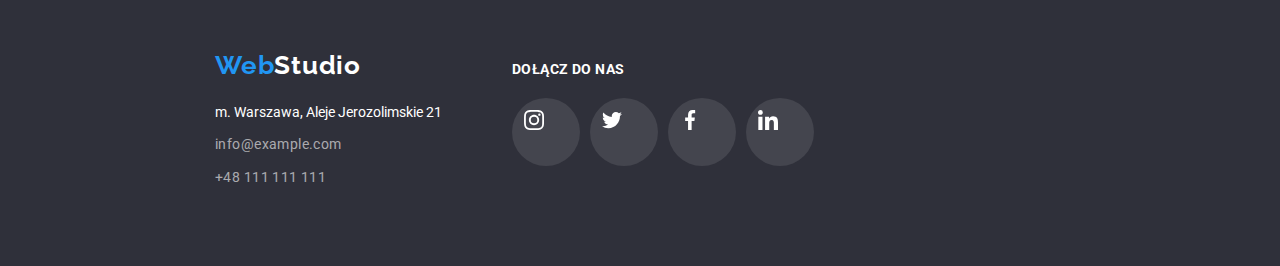
==== commit f0bf2cb4: "update" ====
--- a/portfolio.html
+++ b/portfolio.html
@@ -21,41 +21,43 @@
     <link rel="stylesheet" href="./css/style.css" />
   </head>
   <body>
-    <header class="container box-header">
-      <a href="./index.html" class="logo"
-        ><span class="color-logo-blue">Web</span>Studio</a
-      >
-      <nav>
-        <ul class="nav-ul-style">
-          <li class="nav-li">
-            <a href="#" class="navigation">Agencja</a>
-          </li>
-          <li class="nav-li">
-            <a href="./portfolio.html" class="navigation">Portfolio</a>
-          </li>
-          <li class="nav-li">
-            <a href="#" class="navigation">Kontakt</a>
+    <header>
+      <section class="container box-header">
+        <a href="./index.html" class="logo"
+          ><span class="color-logo-blue">Web</span>Studio</a
+        >
+        <nav>
+          <ul class="nav-ul-style">
+            <li class="nav-li">
+              <a href="#" class="navigation">Agencja</a>
+            </li>
+            <li class="nav-li">
+              <a href="./portfolio.html" class="navigation">Portfolio</a>
+            </li>
+            <li class="nav-li">
+              <a href="#" class="navigation">Kontakt</a>
+            </li>
+          </ul>
+        </nav>
+        <ul class="ul-contact">
+          <li class="li-contact">
+            <a href="mailto:info@example.com" class="contact">
+              <svg width="16" height="12" class="icon-header">
+                <use href="./images/icons.svg#icon-email"></use>
+              </svg>
+              info@example.com</a
+            >
+          </li>
+          <li class="li-contact">
+            <a href="+48111111111" class="contact">
+              <svg width="10" height="16" class="icon-header">
+                <use href="./images/icons.svg#icon-smartphone"></use>
+              </svg>
+              +48 111 111 111
+            </a>
           </li>
         </ul>
-      </nav>
-      <ul class="ul-contact">
-        <li class="li-contact">
-          <a href="mailto:info@example.com" class="contact">
-            <svg width="16" height="12" m class="icon-header">
-              <use href="./images/icons.svg#icon-email"></use>
-            </svg>
-            info@example.com</a
-          >
-        </li>
-        <li class="li-contact">
-          <a href="+48111111111" class="contact">
-            <svg width="10" height="16" class="icon-header">
-              <use href="./images/icons.svg#icon-smartphone"></use>
-            </svg>
-            +48 111 111 111
-          </a>
-        </li>
-      </ul>
+      </section>
     </header>
     <main>
       <section class="portfolio-section section container">
@@ -209,30 +211,30 @@
           <p class="p-footer">Dołącz do nas</p>
           <ul class="ul-footer">
             <li>
-              <a href="#">
-                <svg width="44px" height="44px" class="icon-footer">
-                  <use href="./images/icons.svg#icon-instagram2"></use>
-                </svg>
-              </a>
-            </li>
-            <li>
-              <a href="#">
-                <svg width="44px" height="44px" class="icon-footer">
-                  <use href="./images/icons.svg#icon-twitter2"></use>
-                </svg>
-              </a>
-            </li>
-            <li>
-              <a href="#">
-                <svg width="44px" height="44px" class="icon-footer">
-                  <use href="./images/icons.svg#icon-fb2"></use>
-                </svg>
-              </a>
-            </li>
-            <li>
-              <a href="#">
-                <svg width="44px" height="44px" class="icon-footer">
-                  <use href="./images/icons.svg#icon-linkedin2"></use>
+              <a href="#" class="icon-footer">
+                <svg width="20px" height="20px">
+                  <use href="./images/icons.svg#icon-instagram-2"></use>
+                </svg>
+              </a>
+            </li>
+            <li>
+              <a href="#" class="icon-footer">
+                <svg width="20px" height="20px">
+                  <use href="./images/icons.svg#icon-twitter-1"></use>
+                </svg>
+              </a>
+            </li>
+            <li>
+              <a href="#" class="icon-footer">
+                <svg width="20px" height="20px">
+                  <use href="./images/icons.svg#icon-facebook-1"></use>
+                </svg>
+              </a>
+            </li>
+            <li>
+              <a href="#" class="icon-footer">
+                <svg width="20px" height="20px">
+                  <use href="./images/icons.svg#icon-linkedin-1"></use>
                 </svg>
               </a>
             </li>
--- a/css/style.css
+++ b/css/style.css
@@ -91,7 +91,8 @@
 .contact-footer:hover,
 .contact-footer:active,
 .navigation:focus,
-.contact-footer:focus .contact:focus,
+.contact-footer:focus,
+.contact:focus,
 .contact:active,
 .contact:hover {
   color: #2196f3;
@@ -117,7 +118,6 @@
 .nav-ul-style {
   list-style: none;
   display: flex;
-  margin-top: 8px;
   padding-inline-start: 0px;
 }
 .nav-li {
@@ -134,7 +134,6 @@
   justify-content: flex-end;
   margin-left: 350px;
   padding-left: 0px;
-  margin-top: 8px;
 }
 
 .li-contact:first-child {
@@ -278,6 +277,7 @@
   line-height: 1.71;
   letter-spacing: 0.03em;
   color: #757575;
+  margin-top: 10px;
 }
 
 .index-section-three-h2 {
@@ -375,11 +375,11 @@
   list-style: none;
 }
 .ul-icon-index {
+  display: flex;
+  gap: 10px;
+  list-style: none;
+  padding-left: 32px;
   padding-top: 16px;
-  display: flex;
-  gap: 10px;
-  list-style: none;
-  padding-left: 32px;
 }
 .ul-icon-index-last-section {
   padding-top: 16px;
@@ -389,24 +389,38 @@
 }
 
 .icon {
+  width: 44px;
+  height: 44px;
+  padding: 12px;
+  fill: #afb1b8;
+  display: inline-block;
+}
+.icon:hover,
+.icon:focus {
+  fill: white;
+  background: #2196f3;
+  border-radius: 50%;
+}
+
+.icon-footer {
+  width: 44px;
+  height: 44px;
+  padding: 12px;
   fill: #ffffff;
-}
-
-.icon-footer {
-  fill: rgba(255, 255, 255, 0.1);
-}
-
-.icon:active,
-.icon:hover,
-.icon:focus,
+  display: inline-block;
+  background: rgba(255, 255, 255, 0.1);
+  border-radius: 50%;
+}
+
 .icon-footer:active,
 .icon-footer:focus,
 .icon-footer:hover {
-  cursor: pointer;
-  fill: #2196f3;
-}
-
-.li-last-section {
+  fill: white;
+  background: #2196f3;
+  border-radius: 50%;
+}
+
+.a-last-section {
   border: 1px solid #afb1b8;
   fill: #afb1b8;
   border-radius: 4px;
@@ -414,11 +428,12 @@
   padding-left: 32px;
   padding-right: 32px;
   padding-bottom: 14.25px;
-}
-
-.li-last-section:active,
-.li-last-section:hover,
-.li-last-section:focus {
+  display: inline-block;
+}
+
+.a-last-section:active,
+.a-last-section:hover,
+.a-last-section:focus {
   cursor: pointer;
   border: 1px solid #2196f3;
   fill: #2196f3;
